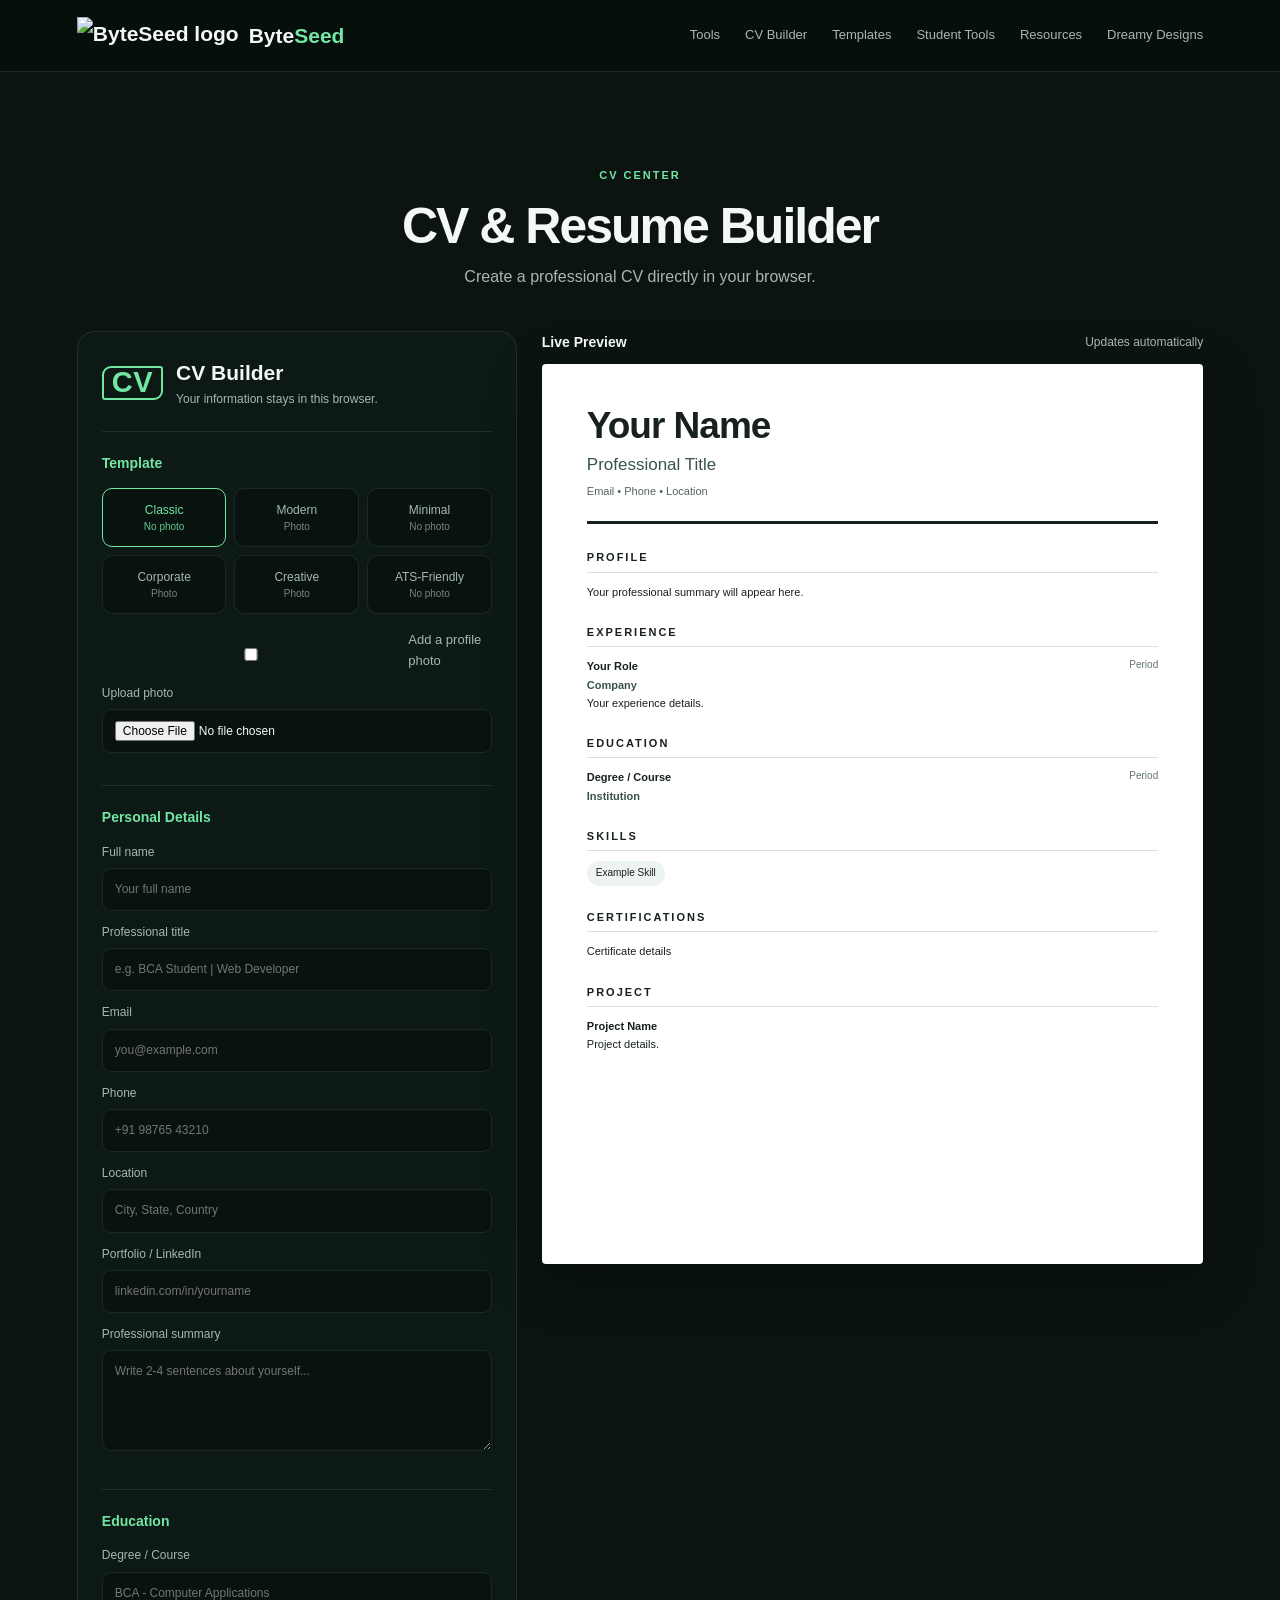
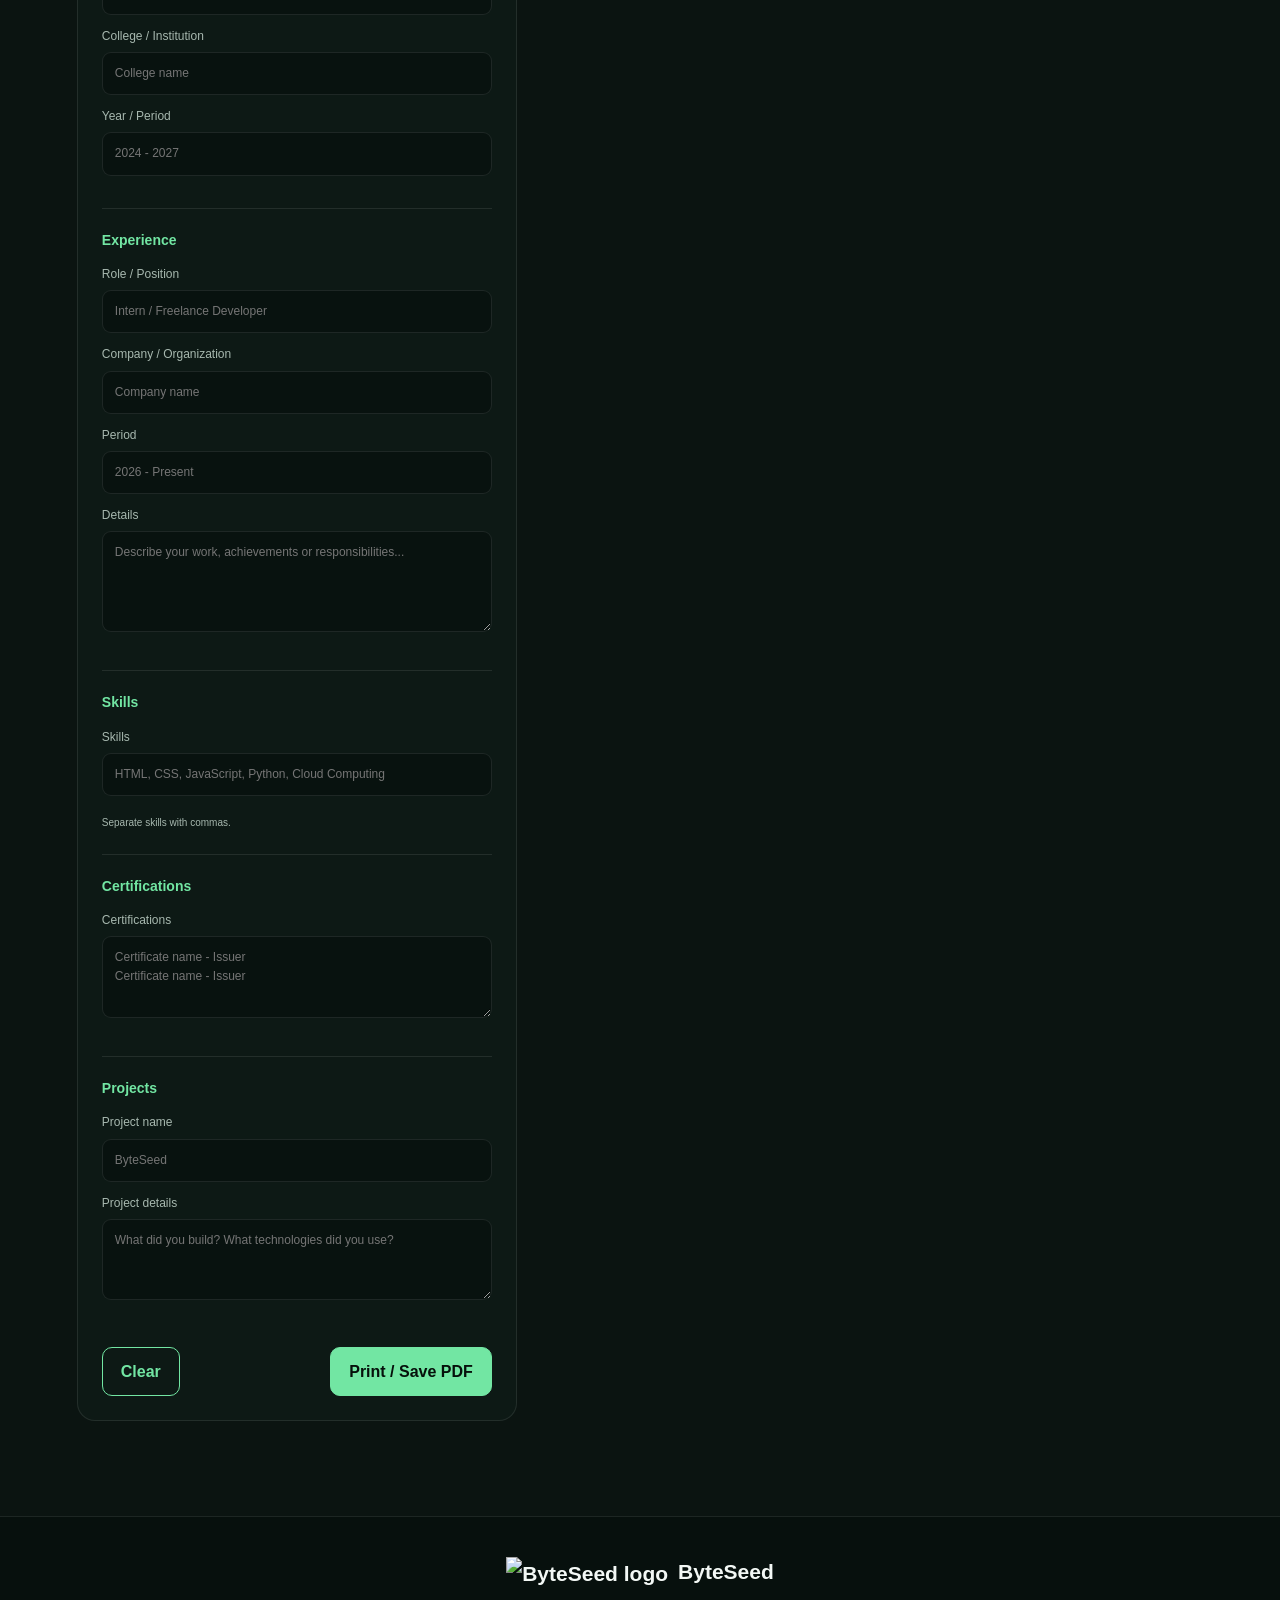
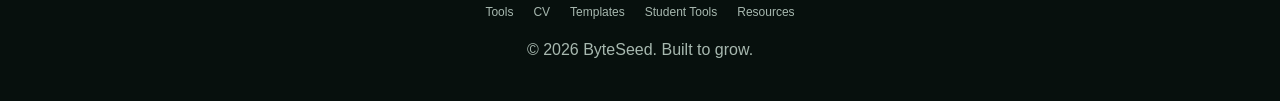
==== cv-builder.html @ 1bd05725 "Add files via upload" ====
<!DOCTYPE html>
<html lang="en">
<head>
  <meta charset="UTF-8">
  <meta name="viewport" content="width=device-width, initial-scale=1.0">
  <meta name="description" content="Build a professional CV in your browser, with six templates and an optional profile photo.">
  <title>CV Builder — ByteSeed</title>
  <link rel="icon" type="image/png" href="assets/logo.png">
  <link rel="stylesheet" href="style.css">
</head>
<body>
<header class="header">
  <a class="brand" href="index.html"><img class="brand-logo" src="assets/logo.png" alt="ByteSeed logo"><span>Byte<span>Seed</span></span></a>
  <button class="menu-btn" id="menuBtn" aria-label="Open menu"><span></span><span></span><span></span></button>
  <nav id="nav">
    <a href="index.html#tools">Tools</a><a href="cv-builder.html">CV Builder</a><a href="templates.html">Templates</a>
    <a href="student-tools.html">Student Tools</a><a href="index.html#resources">Resources</a><a href="index.html#dreamy">Dreamy Designs</a>
  </nav>
</header>

<main>
<section class="section alt" id="cv-tools">
  <div class="section-heading"><p class="eyebrow">CV CENTER</p><h2>CV & Resume Builder</h2><p>Create a professional CV directly in your browser.</p></div>

  <div class="builder-layout">
    <form class="cv-form" id="cvForm">
      <div class="form-title"><span class="badge">CV</span><div><h3>CV Builder</h3><p>Your information stays in this browser.</p></div></div>

      <div class="form-section" id="templateSection"><h4>Template</h4>
        <div class="template-select-row">
          <button type="button" class="tpl-swatch" data-tpl="classic">Classic<small>No photo</small></button>
          <button type="button" class="tpl-swatch" data-tpl="modern">Modern<small>Photo</small></button>
          <button type="button" class="tpl-swatch" data-tpl="minimal">Minimal<small>No photo</small></button>
          <button type="button" class="tpl-swatch" data-tpl="corporate">Corporate<small>Photo</small></button>
          <button type="button" class="tpl-swatch" data-tpl="creative">Creative<small>Photo</small></button>
          <button type="button" class="tpl-swatch" data-tpl="ats">ATS-Friendly<small>No photo</small></button>
        </div>
        <label class="check" style="margin-top:16px"><input type="checkbox" id="includePhoto"> Add a profile photo</label>
        <label id="photoUploadLabel">Upload photo<input type="file" id="photoInput" accept="image/*"></label>
      </div>

      <div class="form-section"><h4>Personal Details</h4>
        <label>Full name<input id="name" placeholder="Your full name"></label>
        <label>Professional title<input id="title" placeholder="e.g. BCA Student | Web Developer"></label>
        <label>Email<input id="email" type="email" placeholder="you@example.com"></label>
        <label>Phone<input id="phone" placeholder="+91 98765 43210"></label>
        <label>Location<input id="location" placeholder="City, State, Country"></label>
        <label>Portfolio / LinkedIn<input id="website" placeholder="linkedin.com/in/yourname"></label>
        <label>Professional summary<textarea id="summary" rows="4" placeholder="Write 2-4 sentences about yourself..."></textarea></label>
      </div>

      <div class="form-section"><h4>Education</h4>
        <label>Degree / Course<input id="education" placeholder="BCA - Computer Applications"></label>
        <label>College / Institution<input id="college" placeholder="College name"></label>
        <label>Year / Period<input id="eduYear" placeholder="2024 - 2027"></label>
      </div>

      <div class="form-section"><h4>Experience</h4>
        <label>Role / Position<input id="experienceRole" placeholder="Intern / Freelance Developer"></label>
        <label>Company / Organization<input id="experienceCompany" placeholder="Company name"></label>
        <label>Period<input id="experiencePeriod" placeholder="2026 - Present"></label>
        <label>Details<textarea id="experienceDetails" rows="4" placeholder="Describe your work, achievements or responsibilities..."></textarea></label>
      </div>

      <div class="form-section"><h4>Skills</h4>
        <label>Skills<input id="skills" placeholder="HTML, CSS, JavaScript, Python, Cloud Computing"></label>
        <small>Separate skills with commas.</small>
      </div>

      <div class="form-section"><h4>Certifications</h4>
        <label>Certifications<textarea id="certifications" rows="3" placeholder="Certificate name - Issuer&#10;Certificate name - Issuer"></textarea></label>
      </div>

      <div class="form-section"><h4>Projects</h4>
        <label>Project name<input id="projectName" placeholder="ByteSeed"></label>
        <label>Project details<textarea id="projectDetails" rows="3" placeholder="What did you build? What technologies did you use?"></textarea></label>
      </div>

      <div class="form-actions"><button type="button" class="outline-btn" id="clearBtn">Clear</button><button type="button" class="btn" id="printBtn">Print / Save PDF</button></div>
    </form>

    <div class="preview-wrap">
      <div class="preview-toolbar"><strong>Live Preview</strong><span>Updates automatically</span></div>
      <article class="cv-paper tpl-classic" id="cvPreview">
        <header class="cv-head" id="cvHead">
          <div class="cv-photo" id="pPhotoWrap"><img id="pPhoto" alt="Profile photo"></div>
          <div class="cv-head-text">
            <h1 id="pName">Your Name</h1>
            <p id="pTitle">Professional Title</p>
            <div class="contact" id="pContact">Email . Phone . Location</div>
          </div>
        </header>
        <div class="cv-body">
          <section class="cv-block" id="summaryBlock"><h2>PROFILE</h2><p id="pSummary">Your professional summary will appear here.</p></section>
          <section class="cv-block" id="experienceBlock"><h2>EXPERIENCE</h2><div class="cv-item"><div class="item-top"><strong id="pExpRole">Your Role</strong><span id="pExpPeriod">Period</span></div><b id="pExpCompany">Company</b><p id="pExpDetails">Your experience details.</p></div></section>
          <section class="cv-block" id="educationBlock"><h2>EDUCATION</h2><div class="cv-item"><div class="item-top"><strong id="pEducation">Degree / Course</strong><span id="pEduYear">Period</span></div><b id="pCollege">Institution</b></div></section>
          <section class="cv-block" id="skillsBlock"><h2>SKILLS</h2><div class="skill-list" id="pSkills"><span>Example Skill</span></div></section>
          <section class="cv-block" id="certBlock"><h2>CERTIFICATIONS</h2><div id="pCertifications">Certificate details</div></section>
          <section class="cv-block" id="projectBlock"><h2>PROJECT</h2><div class="cv-item"><strong id="pProjectName">Project Name</strong><p id="pProjectDetails">Project details.</p></div></section>
        </div>
      </article>
    </div>
  </div>
</section>
</main>
<footer><div class="footer-brand"><img class="brand-logo footer-logo" src="assets/logo.png" alt="ByteSeed logo"> ByteSeed</div><div class="footer-links"><a href="index.html#tools">Tools</a><a href="cv-builder.html">CV</a><a href="templates.html">Templates</a><a href="student-tools.html">Student Tools</a><a href="index.html#resources">Resources</a></div><p>© <span id="year"></span> ByteSeed. Built to grow.</p></footer>
<div class="toast" id="toast" role="status"></div>
<script src="script.js"></script>
</body>
</html>
---- style.css ----
*{box-sizing:border-box;margin:0;padding:0}
:root{--bg:#07100d;--surface:#0d1915;--surface2:#11221b;--text:#f3f8f5;--muted:#a7b8af;--accent:#72e6a3;--border:rgba(255,255,255,.09);--paper:#fff;--ink:#17211d}
html{scroll-behavior:smooth}body{font-family:Arial,Helvetica,sans-serif;background:var(--bg);color:var(--text);line-height:1.6}a{text-decoration:none;color:inherit}button,input,textarea{font:inherit}
.header{height:72px;padding:0 6%;display:flex;align-items:center;justify-content:space-between;position:sticky;top:0;z-index:50;background:rgba(7,16,13,.92);backdrop-filter:blur(16px);border-bottom:1px solid var(--border)}
.brand,.footer-brand{display:flex;align-items:center;gap:10px;font-weight:800;font-size:21px}.brand span span{color:var(--accent)}.brand-mark{width:35px;height:35px;display:grid;place-items:center;border:2px solid var(--accent);border-radius:11px 4px 11px 4px;color:var(--accent);font-weight:900}
.brand-logo{height:38px;width:auto;display:block;object-fit:contain}
.footer-logo{height:30px}
nav{display:flex;gap:25px}nav a{font-size:13px;color:var(--muted)}nav a:hover{color:var(--text)}
.menu-btn{display:none;flex-direction:column;justify-content:center;gap:5px;width:30px;height:30px;border:0;background:none;padding:0;cursor:pointer}
.menu-btn span{display:block;height:2px;width:100%;background:var(--text);border-radius:2px;transition:.2s}
.menu-btn.open span:nth-child(1){transform:translateY(7px) rotate(45deg)}
.menu-btn.open span:nth-child(2){opacity:0}
.menu-btn.open span:nth-child(3){transform:translateY(-7px) rotate(-45deg)}
.badge{display:inline-flex;align-items:center;justify-content:center;min-width:34px;height:34px;padding:0 8px;border:2px solid var(--accent);border-radius:9px 3px 9px 3px;color:var(--accent);font-weight:800;font-size:12px;letter-spacing:.5px}
.quick-card .badge{font-size:11px;min-width:30px;height:30px}
.resource-card>.badge{margin-bottom:12px}
.hero{min-height:610px;display:grid;place-items:center;text-align:center;padding:80px 6%;background:radial-gradient(circle at 50% 32%,rgba(114,230,163,.16),transparent 32%),linear-gradient(180deg,#0b1913,var(--bg))}
.hero.small-hero{min-height:360px;padding:60px 6% 50px}
.hero.small-hero h1{font-size:clamp(34px,6vw,56px);letter-spacing:-2px}
.hero-content{max-width:850px}.eyebrow{color:var(--accent);font-size:11px;font-weight:800;letter-spacing:2px;margin-bottom:14px}h1{font-size:clamp(45px,8vw,84px);line-height:1.02;letter-spacing:-4px}h1 span{color:var(--accent)}
.hero-text{max-width:650px;margin:23px auto 30px;color:var(--muted);font-size:17px}.hero-actions{display:flex;justify-content:center;gap:12px;flex-wrap:wrap}
.btn,.ghost-btn,.outline-btn{display:inline-block;border-radius:10px;padding:11px 18px;font-weight:700;cursor:pointer}.btn{background:var(--accent);color:#06100b;border:1px solid var(--accent)}.ghost-btn,.outline-btn{background:transparent;color:var(--accent);border:1px solid var(--accent)}
.quick-grid{max-width:1150px;margin:-42px auto 0;padding:0 6%;display:grid;grid-template-columns:repeat(4,1fr);gap:12px;position:relative}.quick-card{display:flex;align-items:center;gap:12px;padding:18px;background:rgba(13,25,21,.96);border:1px solid var(--border);border-radius:15px}.quick-card>span{font-size:23px}.quick-card strong,.quick-card small{display:block}.quick-card strong{font-size:14px}.quick-card small{color:var(--muted);font-size:11px}
.section{padding:95px 6%;max-width:1250px;margin:auto}.section.alt{max-width:none;background:rgba(255,255,255,.015)}.section-heading{text-align:center;max-width:750px;margin:0 auto 42px}.section-heading h2,.cta h2{font-size:clamp(31px,5vw,50px);line-height:1.1;letter-spacing:-2px;margin-bottom:10px}.section-heading p:last-child,.cta>p:not(.eyebrow){color:var(--muted)}
.tool-grid,.resource-grid,.template-grid{max-width:1120px;margin:auto;display:grid;grid-template-columns:repeat(3,1fr);gap:17px}.tool-card,.template-card,.resource-card{background:var(--surface);border:1px solid var(--border);border-radius:18px;transition:.2s}.tool-card:hover,.template-card:hover,.resource-card:hover{transform:translateY(-4px);border-color:rgba(114,230,163,.35)}.tool-card{padding:27px;min-height:220px;display:flex;flex-direction:column}.tool-card.featured{background:linear-gradient(145deg,#10251b,#0d1915)}.icon{display:inline-flex;align-items:center;justify-content:center;min-width:38px;height:38px;padding:0 8px;border:2px solid var(--accent);border-radius:10px 3px 10px 3px;color:var(--accent);font-weight:800;font-size:13px;margin-bottom:15px}.tool-card h3,.resource-card h3,.template-info h3{font-size:18px;margin-bottom:7px}.tool-card p,.resource-card p,.template-info p{color:var(--muted);font-size:13px}.arrow{margin-top:auto;padding-top:18px;color:var(--accent);font-size:13px;font-weight:800}
.builder-layout{max-width:1180px;margin:auto;display:grid;grid-template-columns:minmax(300px,440px) minmax(350px,1fr);gap:25px;align-items:start}.cv-form{background:var(--surface);border:1px solid var(--border);border-radius:18px;padding:24px}.form-title{display:flex;gap:13px;align-items:center;margin-bottom:22px}.form-title>span{font-size:29px}.form-title h3{font-size:21px}.form-title p{color:var(--muted);font-size:12px}.form-section{padding:20px 0;border-top:1px solid var(--border)}.form-section h4{font-size:14px;margin-bottom:14px;color:var(--accent)}label{display:block;color:var(--muted);font-size:12px;margin-bottom:12px}input,textarea{width:100%;margin-top:6px;padding:11px 12px;background:#08120f;color:var(--text);border:1px solid var(--border);border-radius:9px;outline:none}input:focus,textarea:focus{border-color:var(--accent)}textarea{resize:vertical}.form-section small{color:var(--muted);font-size:10px}.form-actions{display:flex;justify-content:space-between;gap:10px;margin-top:8px}.preview-wrap{min-width:0}.preview-toolbar{display:flex;justify-content:space-between;align-items:center;margin-bottom:10px;color:var(--muted);font-size:12px}.preview-toolbar strong{color:var(--text);font-size:14px}.cv-paper{background:var(--paper);color:var(--ink);min-height:900px;width:100%;padding:42px 45px;box-shadow:0 15px 55px rgba(0,0,0,.28);border-radius:4px}.cv-head{border-bottom:3px solid #17211d;padding-bottom:20px;margin-bottom:25px;display:flex;gap:22px;align-items:center}.cv-head-text{flex:1;min-width:0}.cv-head h1{font-size:37px;letter-spacing:-1px;line-height:1.1}.cv-head p{font-size:17px;margin:5px 0;color:#385448}.contact{font-size:11px;color:#52665d;word-break:break-word}.cv-block{margin-bottom:23px}.cv-block h2{font-size:11px;letter-spacing:2px;border-bottom:1px solid #d9e1dd;padding-bottom:5px;margin-bottom:10px}.cv-block p,.cv-block div{font-size:11px;line-height:1.65}.item-top{display:flex;justify-content:space-between;gap:15px}.item-top span{color:#63746d;font-size:10px}.cv-item b{font-size:11px;color:#385448}.skill-list{display:flex;flex-wrap:wrap;gap:6px}.skill-list span{background:#edf3ef;border-radius:20px;padding:4px 9px;font-size:10px}.cert-line{margin-bottom:5px}
.cv-photo{display:none;width:80px;height:80px;border-radius:50%;overflow:hidden;flex-shrink:0;background:#dfe8e2;border:2px solid #17211d}
.cv-photo img{width:100%;height:100%;object-fit:cover;display:block}
.cv-paper.show-photo .cv-photo{display:block}
.tpl-modern .cv-head{background:linear-gradient(135deg,#123024,#0c1e17);margin:-42px -45px 25px;padding:32px 45px;border-radius:4px 4px 0 0;border-bottom:none}
.tpl-modern .cv-head h1,.tpl-modern .cv-head p,.tpl-modern .contact{color:#eef7f1}
.tpl-modern .cv-photo{border-color:#72e6a3}
.tpl-corporate .cv-head{background:#0f1c2e;margin:-42px -45px 25px;padding:32px 45px;border-radius:4px 4px 0 0;border-bottom:none}
.tpl-corporate .cv-head h1,.tpl-corporate .cv-head p,.tpl-corporate .contact{color:#f2f5fa}
.tpl-corporate .cv-block h2{color:#0f1c2e;border-bottom-color:#0f1c2e}
.tpl-minimal .cv-head{border-bottom:1px solid #cfd8d2}
.tpl-minimal .cv-block h2{border-bottom:none;font-weight:700;letter-spacing:1px;color:#17211d}
.tpl-creative .cv-head{border-bottom:3px dashed var(--accent)}
.tpl-creative .cv-photo{border-radius:16px 4px 16px 4px;border-color:var(--accent)}
.tpl-creative .cv-block h2{color:#1c7a49}
.tpl-ats{font-family:Georgia,'Times New Roman',serif}
.tpl-ats .cv-photo{display:none!important}
.tpl-ats .cv-block h2{border-bottom:1px solid #17211d;text-transform:uppercase;letter-spacing:1px}
.tool-panel{max-width:820px;margin:auto;background:var(--surface);border:1px solid var(--border);border-radius:18px;padding:28px}
.tool-panel.narrow{max-width:520px}
.tool-panel textarea,.tool-panel input[type="text"]{width:100%;padding:13px 14px;background:#08120f;color:var(--text);border:1px solid var(--border);border-radius:10px;outline:none;font-family:inherit;resize:vertical}
.tool-panel textarea:focus,.tool-panel input:focus{border-color:var(--accent)}
.stat-grid{display:grid;grid-template-columns:repeat(3,1fr);gap:12px;margin-top:18px}
.stat-card{background:#08120f;border:1px solid var(--border);border-radius:12px;padding:16px;text-align:center}
.stat-card strong{display:block;font-size:26px;color:var(--accent)}
.stat-card span{font-size:11px;color:var(--muted)}
.btn-row{display:flex;flex-wrap:wrap;gap:10px;margin-top:16px}
.output-row{display:flex;gap:10px;margin-top:16px;align-items:flex-start}
.output-row textarea,.output-row input{flex:1}
.output-row .copy-btn{flex-shrink:0}
.range-label{display:block;color:var(--muted);font-size:12px;margin-top:20px}
.range-label span{color:var(--accent);font-weight:800}
.range-label input[type="range"]{width:100%;margin-top:8px;accent-color:var(--accent)}
.check-grid{display:grid;grid-template-columns:repeat(2,1fr);gap:10px;margin-top:18px}
.check{display:flex;align-items:center;gap:8px;font-size:13px;color:var(--muted)}
.check input{accent-color:var(--accent)}
.strength-bar{height:6px;border-radius:4px;background:#08120f;margin-top:20px;overflow:hidden;border:1px solid var(--border)}
.strength-bar>div{height:100%;width:0;background:var(--accent);transition:.3s}
.strength-label{font-size:12px;color:var(--muted);margin-top:8px}
#password-generator .btn{margin-top:20px;width:100%}
.json-status{font-size:12px;margin-top:12px;min-height:16px}
.json-status.ok{color:var(--accent)}
.json-status.error{color:#e68a8a}
.result-box{margin-top:18px;padding:16px;background:#08120f;border:1px solid var(--border);border-radius:12px;font-size:14px;color:var(--muted);min-height:20px}
.result-box.ok{border-color:var(--accent);color:var(--accent)}
.result-box.warn{border-color:#e6b95c;color:#e6b95c}
.cgpa-rows{display:flex;flex-direction:column;gap:10px}
.cgpa-row{display:grid;grid-template-columns:1fr 1fr auto;gap:10px;align-items:center}
.remove-row{background:none;border:1px solid var(--border);color:var(--muted);border-radius:8px;width:38px;height:38px;cursor:pointer;font-size:16px}
.divider-label{text-align:center;color:var(--muted);font-size:11px;margin:24px 0 16px;letter-spacing:.5px}
.template-select-row{display:flex;flex-wrap:wrap;gap:8px}
.tpl-swatch{flex:1 1 28%;padding:12px 8px;background:#08120f;border:1px solid var(--border);border-radius:10px;color:var(--muted);font-size:12px;text-align:center;cursor:pointer;line-height:1.5}
.tpl-swatch small{display:block;color:var(--muted);opacity:.7;font-size:10px}
.tpl-swatch.active{border-color:var(--accent);color:var(--accent)}
.tpl-swatch.active small{color:var(--accent);opacity:.85}
#photoUploadLabel input{margin-top:6px}
.template-tag{display:inline-block;margin-top:10px;font-size:10px;padding:4px 10px;border:1px solid var(--border);border-radius:20px;color:var(--muted)}
.template-card .use-btn{display:inline-block;text-decoration:none;text-align:center}
.template-grid{grid-template-columns:repeat(4,1fr)}.template-card{overflow:hidden}.template-preview{height:190px;display:grid;place-items:center;font-size:22px;font-weight:900;letter-spacing:2px;background:linear-gradient(135deg,#172c22,#0b1411)}.template-preview.creative{background:linear-gradient(135deg,#1d1a2a,#10251d)}.template-preview.poster{background:linear-gradient(135deg,#292015,#10231a)}.template-preview.letter{background:linear-gradient(135deg,#211d18,#11231c)}.template-info{padding:19px}.template-info .outline-btn{margin-top:14px}
.resource-grid{grid-template-columns:repeat(3,1fr)}.resource-card{padding:25px;display:block}.resource-card>span{font-size:28px;display:block;margin-bottom:12px}
.dreamy{max-width:none;background:linear-gradient(180deg,var(--bg),#09150f)}.marquee-window{overflow:hidden;width:100%;mask-image:linear-gradient(to right,transparent,#000 7%,#000 93%,transparent)}.marquee-track{display:flex;width:max-content;gap:16px;animation:marquee 28s linear infinite}.marquee-window:hover .marquee-track{animation-play-state:paused}.ad-card{width:min(420px,78vw);height:180px;border-radius:18px;border:1px solid var(--border);display:flex;align-items:end;padding:22px;overflow:hidden;position:relative;background:linear-gradient(135deg,#14271e,#0b1511)}.ad-card:before{content:"";position:absolute;width:180px;height:180px;border-radius:50%;right:-45px;top:-50px;background:rgba(114,230,163,.13)}.ad-card div{position:relative;z-index:1}.ad-card small,.ad-card strong{display:block}.ad-card small{color:var(--accent);font-size:11px;letter-spacing:1px}.ad-card strong{font-size:21px;max-width:260px;line-height:1.15;margin-top:5px}.ad-two{background:linear-gradient(135deg,#1b1c25,#102018)}.ad-three{background:linear-gradient(135deg,#241d1b,#0d1d16)}@keyframes marquee{from{transform:translateX(0)}to{transform:translateX(-50%)}}
.cta{padding:100px 6%;text-align:center;background:radial-gradient(circle at center,rgba(114,230,163,.1),transparent 42%)}.cta h2{max-width:700px;margin:0 auto 10px}.cta .btn{margin-top:25px}footer{padding:38px 6%;border-top:1px solid var(--border);text-align:center;color:var(--muted)}.footer-brand{justify-content:center;color:var(--text);margin-bottom:14px}.footer-brand .brand-mark{width:29px;height:29px;font-size:13px}.footer-links{display:flex;justify-content:center;gap:20px;flex-wrap:wrap;margin-bottom:15px;font-size:12px}.toast{position:fixed;left:50%;bottom:25px;transform:translate(-50%,20px);opacity:0;pointer-events:none;background:var(--surface2);border:1px solid var(--border);padding:12px 17px;border-radius:10px;color:var(--text);font-size:13px;transition:.25s;z-index:100}.toast.show{opacity:1;transform:translate(-50%,0)}
@media(max-width:1000px){.quick-grid{grid-template-columns:repeat(2,1fr)}.tool-grid,.resource-grid{grid-template-columns:repeat(2,1fr)}.template-grid{grid-template-columns:repeat(2,1fr)}.builder-layout{grid-template-columns:1fr}.cv-paper{max-width:760px;margin:auto}}
@media(max-width:700px){.header{padding:0 5%}.menu-btn{display:flex}nav{display:none;position:absolute;top:72px;left:0;right:0;padding:18px 5%;background:var(--surface);border-bottom:1px solid var(--border);flex-direction:column;gap:17px}nav.open{display:flex}.hero{min-height:570px}.quick-grid{margin-top:-25px;padding:0 5%}.section{padding:75px 5%}.tool-grid,.resource-grid,.template-grid{grid-template-columns:1fr}.cv-form{padding:17px}.cv-paper{padding:28px 25px;min-height:760px}.cv-head h1{font-size:30px}.ad-card{height:155px}.form-actions{flex-direction:column}.form-actions button{width:100%}.stat-grid{grid-template-columns:repeat(2,1fr)}.check-grid{grid-template-columns:1fr}.output-row{flex-direction:column}.output-row .copy-btn{width:100%}.tool-panel{padding:20px}}
@media print{body{background:white}.header,.hero,.quick-grid,footer,.preview-toolbar,.cv-form,.toast,.section-heading{display:none!important}main{padding:0!important}.builder-layout{display:block}.preview-wrap{width:100%}.cv-paper{box-shadow:none;border-radius:0;width:100%;min-height:auto;padding:35px;color:#17211d}.cv-head h1{font-size:32px}}
@media(max-width:1000px){.stat-grid{grid-template-columns:repeat(2,1fr)}}
@media(max-width:600px){.cgpa-row{grid-template-columns:1fr 1fr auto}.tpl-swatch{flex:1 1 45%}}
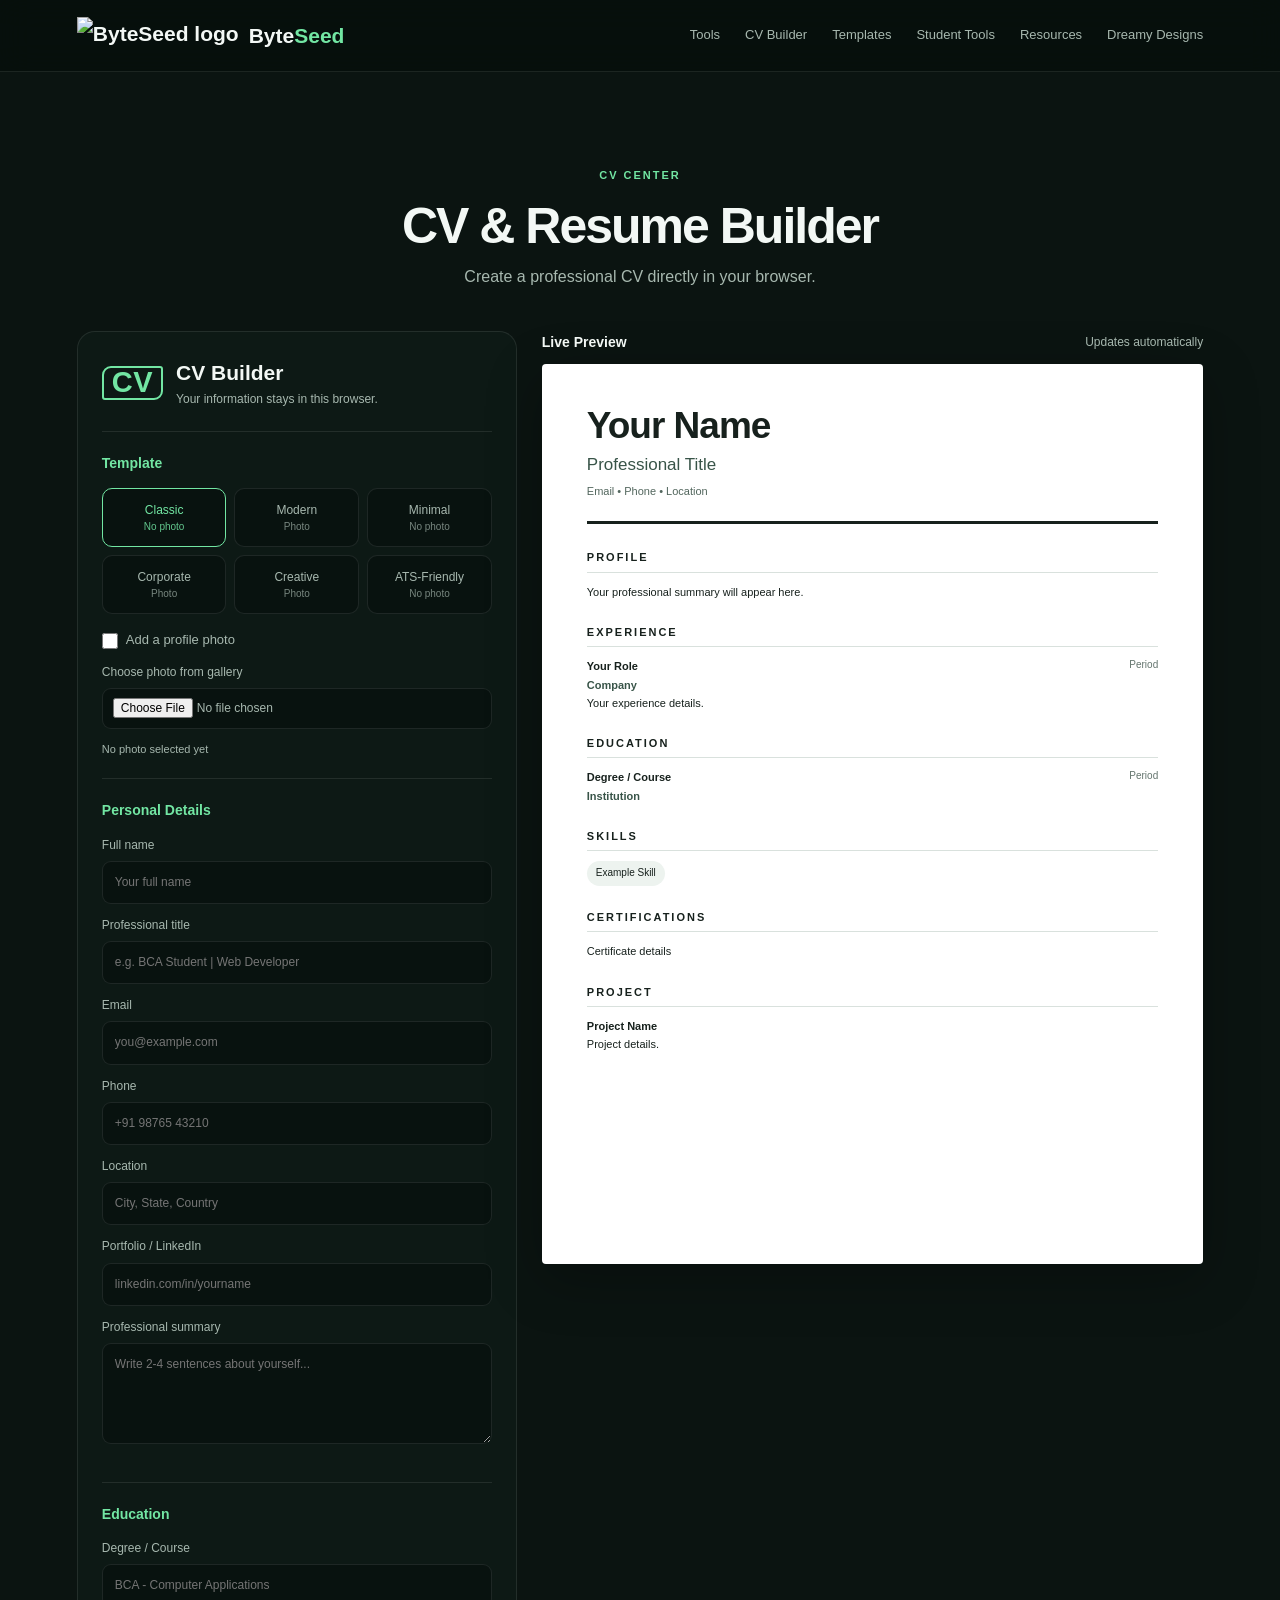
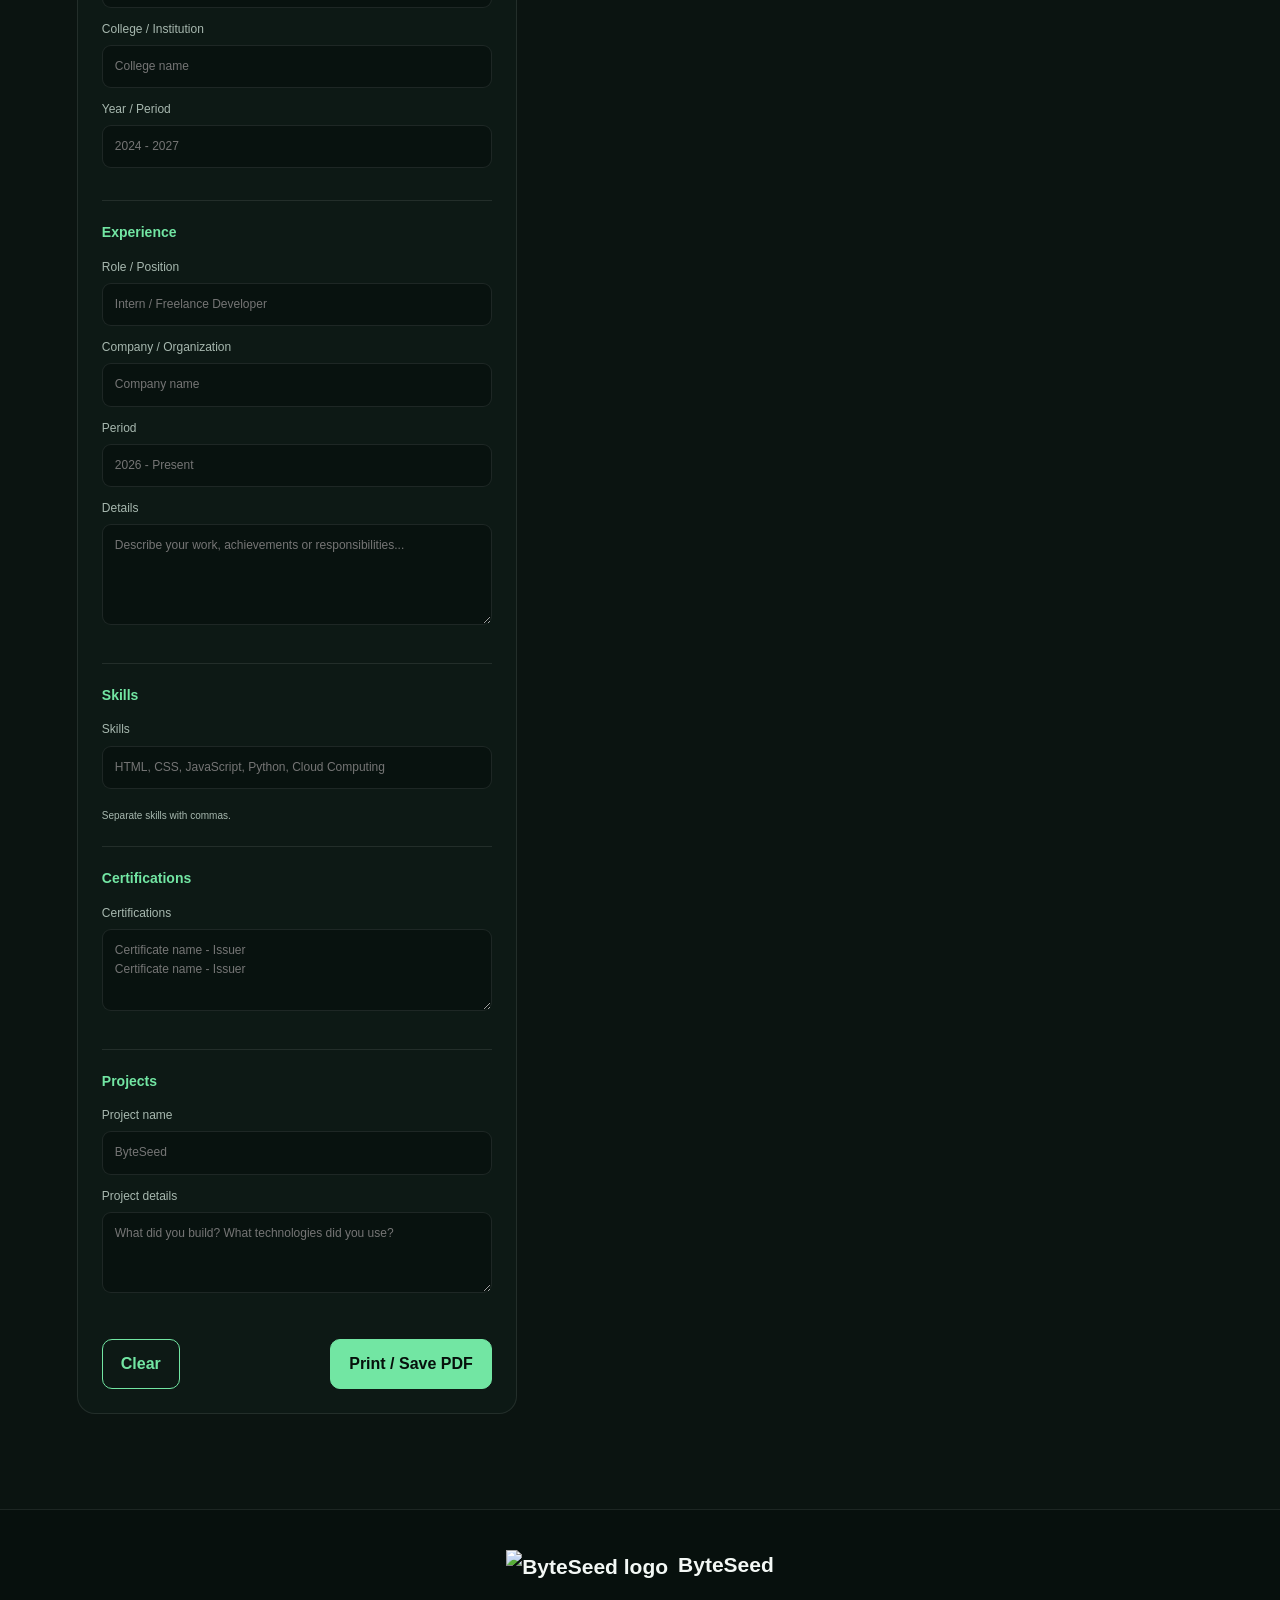
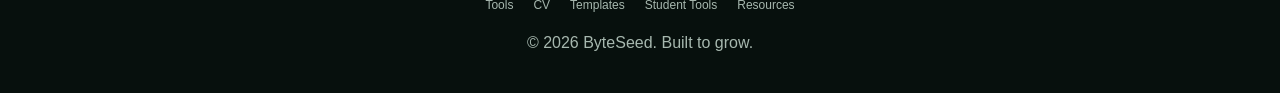
==== commit ffb9dcd0: "Add files via upload" ====
--- a/cv-builder.html
+++ b/cv-builder.html
@@ -36,7 +36,8 @@
           <button type="button" class="tpl-swatch" data-tpl="ats">ATS-Friendly<small>No photo</small></button>
         </div>
         <label class="check" style="margin-top:16px"><input type="checkbox" id="includePhoto"> Add a profile photo</label>
-        <label id="photoUploadLabel">Upload photo<input type="file" id="photoInput" accept="image/*"></label>
+        <label id="photoUploadLabel">Choose photo from gallery<input type="file" id="photoInput" accept="image/*"></label>
+        <div class="photo-preview-row" id="photoPreviewRow"><img id="photoPreviewThumb" alt="Selected photo"><span>No photo selected yet</span></div>
       </div>
 
       <div class="form-section"><h4>Personal Details</h4>
--- a/style.css
+++ b/style.css
@@ -23,7 +23,7 @@
 .quick-grid{max-width:1150px;margin:-42px auto 0;padding:0 6%;display:grid;grid-template-columns:repeat(4,1fr);gap:12px;position:relative}.quick-card{display:flex;align-items:center;gap:12px;padding:18px;background:rgba(13,25,21,.96);border:1px solid var(--border);border-radius:15px}.quick-card>span{font-size:23px}.quick-card strong,.quick-card small{display:block}.quick-card strong{font-size:14px}.quick-card small{color:var(--muted);font-size:11px}
 .section{padding:95px 6%;max-width:1250px;margin:auto}.section.alt{max-width:none;background:rgba(255,255,255,.015)}.section-heading{text-align:center;max-width:750px;margin:0 auto 42px}.section-heading h2,.cta h2{font-size:clamp(31px,5vw,50px);line-height:1.1;letter-spacing:-2px;margin-bottom:10px}.section-heading p:last-child,.cta>p:not(.eyebrow){color:var(--muted)}
 .tool-grid,.resource-grid,.template-grid{max-width:1120px;margin:auto;display:grid;grid-template-columns:repeat(3,1fr);gap:17px}.tool-card,.template-card,.resource-card{background:var(--surface);border:1px solid var(--border);border-radius:18px;transition:.2s}.tool-card:hover,.template-card:hover,.resource-card:hover{transform:translateY(-4px);border-color:rgba(114,230,163,.35)}.tool-card{padding:27px;min-height:220px;display:flex;flex-direction:column}.tool-card.featured{background:linear-gradient(145deg,#10251b,#0d1915)}.icon{display:inline-flex;align-items:center;justify-content:center;min-width:38px;height:38px;padding:0 8px;border:2px solid var(--accent);border-radius:10px 3px 10px 3px;color:var(--accent);font-weight:800;font-size:13px;margin-bottom:15px}.tool-card h3,.resource-card h3,.template-info h3{font-size:18px;margin-bottom:7px}.tool-card p,.resource-card p,.template-info p{color:var(--muted);font-size:13px}.arrow{margin-top:auto;padding-top:18px;color:var(--accent);font-size:13px;font-weight:800}
-.builder-layout{max-width:1180px;margin:auto;display:grid;grid-template-columns:minmax(300px,440px) minmax(350px,1fr);gap:25px;align-items:start}.cv-form{background:var(--surface);border:1px solid var(--border);border-radius:18px;padding:24px}.form-title{display:flex;gap:13px;align-items:center;margin-bottom:22px}.form-title>span{font-size:29px}.form-title h3{font-size:21px}.form-title p{color:var(--muted);font-size:12px}.form-section{padding:20px 0;border-top:1px solid var(--border)}.form-section h4{font-size:14px;margin-bottom:14px;color:var(--accent)}label{display:block;color:var(--muted);font-size:12px;margin-bottom:12px}input,textarea{width:100%;margin-top:6px;padding:11px 12px;background:#08120f;color:var(--text);border:1px solid var(--border);border-radius:9px;outline:none}input:focus,textarea:focus{border-color:var(--accent)}textarea{resize:vertical}.form-section small{color:var(--muted);font-size:10px}.form-actions{display:flex;justify-content:space-between;gap:10px;margin-top:8px}.preview-wrap{min-width:0}.preview-toolbar{display:flex;justify-content:space-between;align-items:center;margin-bottom:10px;color:var(--muted);font-size:12px}.preview-toolbar strong{color:var(--text);font-size:14px}.cv-paper{background:var(--paper);color:var(--ink);min-height:900px;width:100%;padding:42px 45px;box-shadow:0 15px 55px rgba(0,0,0,.28);border-radius:4px}.cv-head{border-bottom:3px solid #17211d;padding-bottom:20px;margin-bottom:25px;display:flex;gap:22px;align-items:center}.cv-head-text{flex:1;min-width:0}.cv-head h1{font-size:37px;letter-spacing:-1px;line-height:1.1}.cv-head p{font-size:17px;margin:5px 0;color:#385448}.contact{font-size:11px;color:#52665d;word-break:break-word}.cv-block{margin-bottom:23px}.cv-block h2{font-size:11px;letter-spacing:2px;border-bottom:1px solid #d9e1dd;padding-bottom:5px;margin-bottom:10px}.cv-block p,.cv-block div{font-size:11px;line-height:1.65}.item-top{display:flex;justify-content:space-between;gap:15px}.item-top span{color:#63746d;font-size:10px}.cv-item b{font-size:11px;color:#385448}.skill-list{display:flex;flex-wrap:wrap;gap:6px}.skill-list span{background:#edf3ef;border-radius:20px;padding:4px 9px;font-size:10px}.cert-line{margin-bottom:5px}
+.builder-layout{max-width:1180px;margin:auto;display:grid;grid-template-columns:minmax(300px,440px) minmax(350px,1fr);gap:25px;align-items:start}.cv-form{background:var(--surface);border:1px solid var(--border);border-radius:18px;padding:24px}.form-title{display:flex;gap:13px;align-items:center;margin-bottom:22px}.form-title>span{font-size:29px}.form-title h3{font-size:21px}.form-title p{color:var(--muted);font-size:12px}.form-section{padding:20px 0;border-top:1px solid var(--border)}.form-section h4{font-size:14px;margin-bottom:14px;color:var(--accent)}label{display:block;color:var(--muted);font-size:12px;margin-bottom:12px}input,textarea{width:100%;margin-top:6px;padding:11px 12px;background:#08120f;color:var(--text);border:1px solid var(--border);border-radius:9px;outline:none}input:focus,textarea:focus{border-color:var(--accent)}textarea{resize:vertical}input[type="checkbox"],input[type="radio"]{width:16px;height:16px;min-width:16px;padding:0;margin:0;accent-color:var(--accent)}input[type="range"]{padding:0;margin-top:8px;background:none;border:none}input[type="file"]{padding:9px 10px;font-size:12px;color:var(--muted)}.form-section small{color:var(--muted);font-size:10px}.form-actions{display:flex;justify-content:space-between;gap:10px;margin-top:8px}.preview-wrap{min-width:0}.preview-toolbar{display:flex;justify-content:space-between;align-items:center;margin-bottom:10px;color:var(--muted);font-size:12px}.preview-toolbar strong{color:var(--text);font-size:14px}.cv-paper{background:var(--paper);color:var(--ink);min-height:900px;width:100%;padding:42px 45px;box-shadow:0 15px 55px rgba(0,0,0,.28);border-radius:4px}.cv-head{border-bottom:3px solid #17211d;padding-bottom:20px;margin-bottom:25px;display:flex;gap:22px;align-items:center}.cv-head-text{flex:1;min-width:0}.cv-head h1{font-size:37px;letter-spacing:-1px;line-height:1.1}.cv-head p{font-size:17px;margin:5px 0;color:#385448}.contact{font-size:11px;color:#52665d;word-break:break-word}.cv-block{margin-bottom:23px}.cv-block h2{font-size:11px;letter-spacing:2px;border-bottom:1px solid #d9e1dd;padding-bottom:5px;margin-bottom:10px}.cv-block p,.cv-block div{font-size:11px;line-height:1.65}.item-top{display:flex;justify-content:space-between;gap:15px}.item-top span{color:#63746d;font-size:10px}.cv-item b{font-size:11px;color:#385448}.skill-list{display:flex;flex-wrap:wrap;gap:6px}.skill-list span{background:#edf3ef;border-radius:20px;padding:4px 9px;font-size:10px}.cert-line{margin-bottom:5px}
 .cv-photo{display:none;width:80px;height:80px;border-radius:50%;overflow:hidden;flex-shrink:0;background:#dfe8e2;border:2px solid #17211d}
 .cv-photo img{width:100%;height:100%;object-fit:cover;display:block}
 .cv-paper.show-photo .cv-photo{display:block}
@@ -79,10 +79,32 @@
 .tpl-swatch.active{border-color:var(--accent);color:var(--accent)}
 .tpl-swatch.active small{color:var(--accent);opacity:.85}
 #photoUploadLabel input{margin-top:6px}
+.photo-preview-row{display:flex;align-items:center;gap:12px;margin-top:12px}
+.photo-preview-row span{font-size:11px;color:var(--muted)}
+.photo-preview-row img{width:44px;height:44px;border-radius:50%;object-fit:cover;display:none;border:2px solid var(--accent);background:#08120f}
+.photo-preview-row.has-photo img{display:block}
+.photo-preview-row.has-photo span{display:none}
 .template-tag{display:inline-block;margin-top:10px;font-size:10px;padding:4px 10px;border:1px solid var(--border);border-radius:20px;color:var(--muted)}
 .template-card .use-btn{display:inline-block;text-decoration:none;text-align:center}
+.compiler-panel{max-width:900px;margin:auto;background:var(--surface);border:1px solid var(--border);border-radius:18px;padding:24px}
+.compiler-tabs{display:flex;gap:8px;margin-bottom:14px}
+.tab-btn{padding:9px 18px;background:#08120f;border:1px solid var(--border);border-radius:9px 9px 0 0;color:var(--muted);font-size:13px;cursor:pointer}
+.tab-btn.active{color:var(--accent);border-color:var(--accent);background:#0c1a14}
+.compiler-editor{width:100%;min-height:190px;padding:14px;background:#08120f;color:var(--text);border:1px solid var(--border);border-radius:10px;font-family:'Courier New',monospace;font-size:13px;resize:vertical;outline:none}
+.compiler-editor:focus{border-color:var(--accent)}
+.compiler-output-label{font-size:11px;color:var(--muted);margin:18px 0 8px;letter-spacing:1px;text-transform:uppercase}
+.compiler-frame{width:100%;height:320px;background:#fff;border:1px solid var(--border);border-radius:12px}
+.course-block{max-width:1080px;margin:0 auto 60px}
+.course-heading{display:flex;align-items:center;gap:16px;margin-bottom:22px}
+.course-heading h3{font-size:22px}
+.course-heading p{color:var(--muted);font-size:13px;margin-top:2px}
+.idea-grid{display:grid;grid-template-columns:repeat(auto-fit,minmax(260px,1fr));gap:18px}
+.idea-card{background:var(--surface);border:1px solid var(--border);border-radius:14px;padding:20px;transition:.2s}
+.idea-card:hover{border-color:var(--accent);transform:translateY(-3px)}
+.idea-card h4{font-size:15px;margin-bottom:8px;color:var(--accent)}
+.idea-card p{font-size:12.5px;color:var(--muted);line-height:1.6}
 .template-grid{grid-template-columns:repeat(4,1fr)}.template-card{overflow:hidden}.template-preview{height:190px;display:grid;place-items:center;font-size:22px;font-weight:900;letter-spacing:2px;background:linear-gradient(135deg,#172c22,#0b1411)}.template-preview.creative{background:linear-gradient(135deg,#1d1a2a,#10251d)}.template-preview.poster{background:linear-gradient(135deg,#292015,#10231a)}.template-preview.letter{background:linear-gradient(135deg,#211d18,#11231c)}.template-info{padding:19px}.template-info .outline-btn{margin-top:14px}
-.resource-grid{grid-template-columns:repeat(3,1fr)}.resource-card{padding:25px;display:block}.resource-card>span{font-size:28px;display:block;margin-bottom:12px}
+.resource-grid{grid-template-columns:repeat(3,1fr)}.resource-card{padding:25px;display:block}
 .dreamy{max-width:none;background:linear-gradient(180deg,var(--bg),#09150f)}.marquee-window{overflow:hidden;width:100%;mask-image:linear-gradient(to right,transparent,#000 7%,#000 93%,transparent)}.marquee-track{display:flex;width:max-content;gap:16px;animation:marquee 28s linear infinite}.marquee-window:hover .marquee-track{animation-play-state:paused}.ad-card{width:min(420px,78vw);height:180px;border-radius:18px;border:1px solid var(--border);display:flex;align-items:end;padding:22px;overflow:hidden;position:relative;background:linear-gradient(135deg,#14271e,#0b1511)}.ad-card:before{content:"";position:absolute;width:180px;height:180px;border-radius:50%;right:-45px;top:-50px;background:rgba(114,230,163,.13)}.ad-card div{position:relative;z-index:1}.ad-card small,.ad-card strong{display:block}.ad-card small{color:var(--accent);font-size:11px;letter-spacing:1px}.ad-card strong{font-size:21px;max-width:260px;line-height:1.15;margin-top:5px}.ad-two{background:linear-gradient(135deg,#1b1c25,#102018)}.ad-three{background:linear-gradient(135deg,#241d1b,#0d1d16)}@keyframes marquee{from{transform:translateX(0)}to{transform:translateX(-50%)}}
 .cta{padding:100px 6%;text-align:center;background:radial-gradient(circle at center,rgba(114,230,163,.1),transparent 42%)}.cta h2{max-width:700px;margin:0 auto 10px}.cta .btn{margin-top:25px}footer{padding:38px 6%;border-top:1px solid var(--border);text-align:center;color:var(--muted)}.footer-brand{justify-content:center;color:var(--text);margin-bottom:14px}.footer-brand .brand-mark{width:29px;height:29px;font-size:13px}.footer-links{display:flex;justify-content:center;gap:20px;flex-wrap:wrap;margin-bottom:15px;font-size:12px}.toast{position:fixed;left:50%;bottom:25px;transform:translate(-50%,20px);opacity:0;pointer-events:none;background:var(--surface2);border:1px solid var(--border);padding:12px 17px;border-radius:10px;color:var(--text);font-size:13px;transition:.25s;z-index:100}.toast.show{opacity:1;transform:translate(-50%,0)}
 @media(max-width:1000px){.quick-grid{grid-template-columns:repeat(2,1fr)}.tool-grid,.resource-grid{grid-template-columns:repeat(2,1fr)}.template-grid{grid-template-columns:repeat(2,1fr)}.builder-layout{grid-template-columns:1fr}.cv-paper{max-width:760px;margin:auto}}
